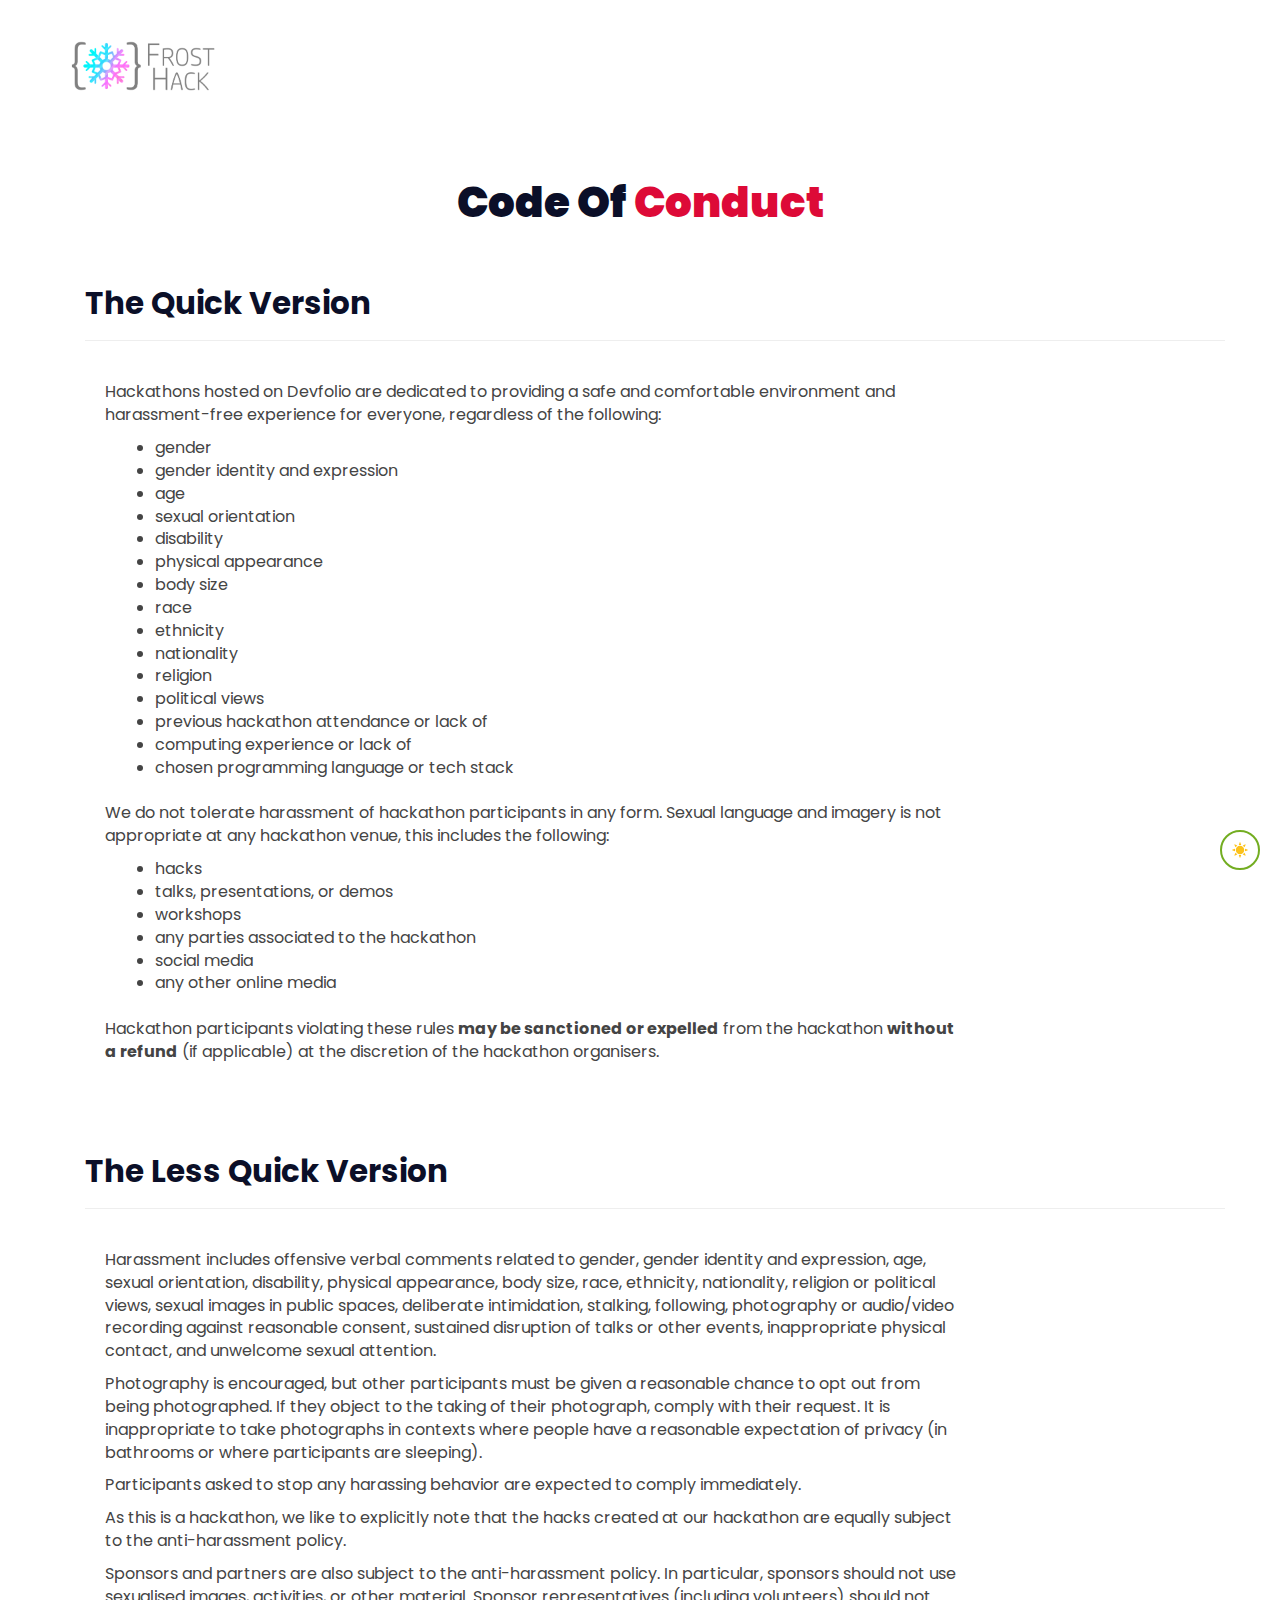
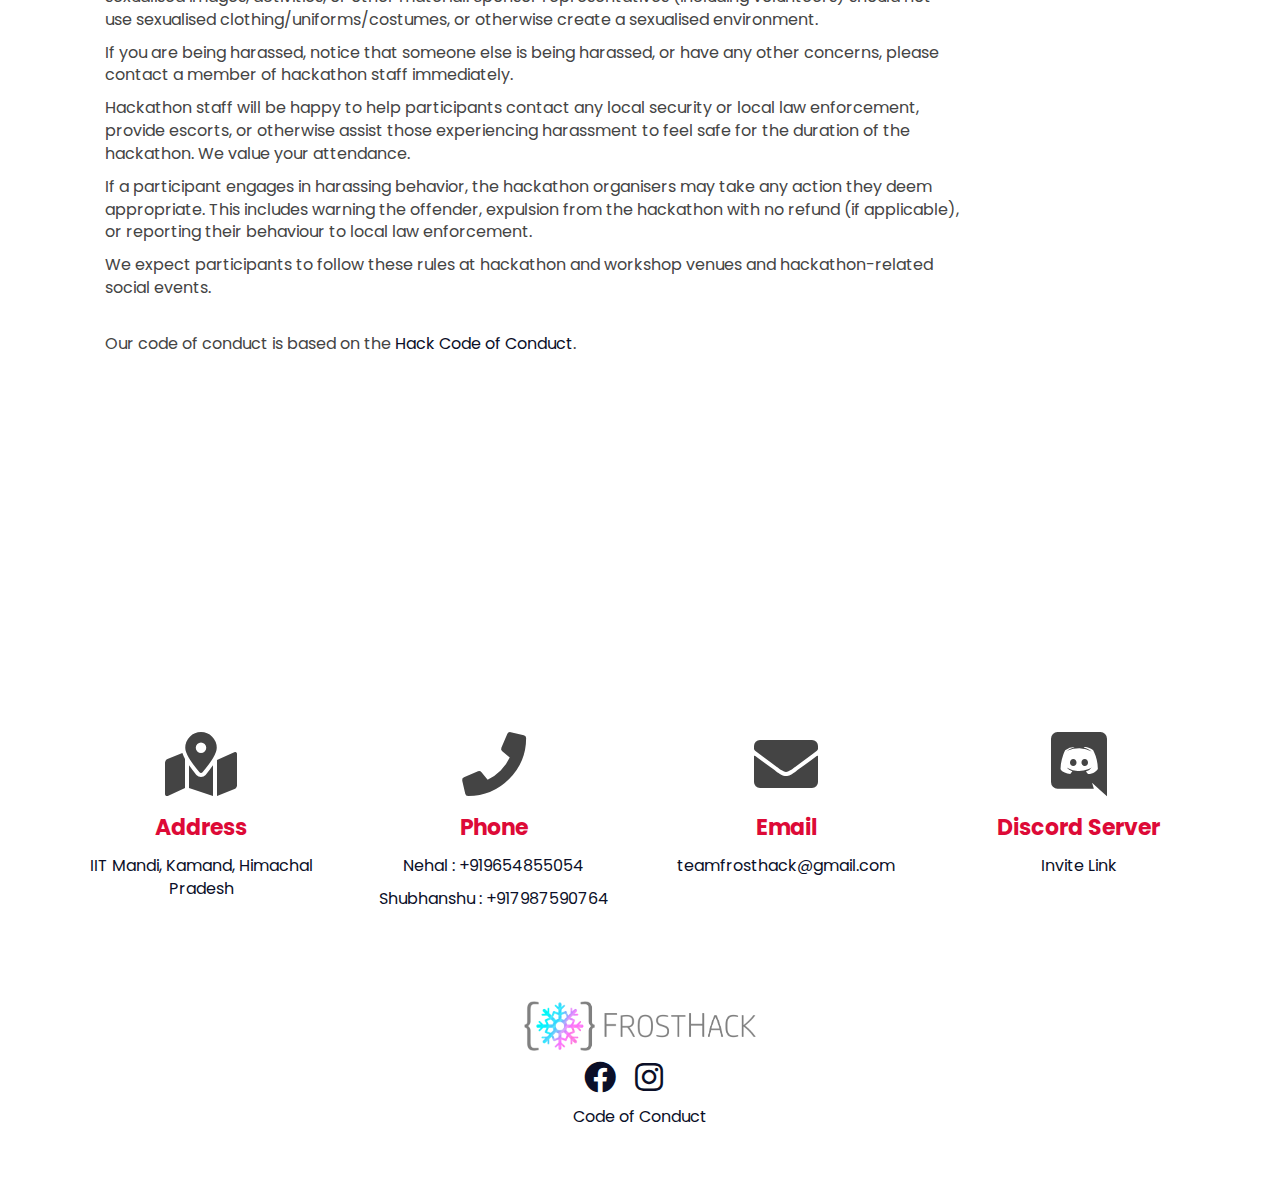
==== code.html @ de0de2f6 "Updated ccontact us in all pages" ====
<!DOCTYPE html>
<html lang="en">

<head>
	<meta name="keywords" content="tech,event,hack,hackathon,2020,frosthack,iit,mandi,fest,latest,trending">
	<meta charset="utf-8">
	<meta http-equiv="X-UA-Compatible" content="IE=edge">
	<meta name="viewport" content="width=device-width, initial-scale=1">
	<!-- The above 3 meta tags *must* come first in the head; any other head content must come *after* these tags -->

	<title>FrostHack | IIT Mandi</title>


	<!-- favicon -->
	<link rel="icon" href="./img/logos/favi.png" type="image/x-icon" />
	<link rel="shortcut icon" href="./img/logos/favi.png" type="image/x-icon" />

	<!-- Google font -->
	<link href="https://fonts.googleapis.com/css?family=Poppins:400,700,900" rel="stylesheet">

	<!-- Bootstrap -->
	<link type="text/css" rel="stylesheet" href="css/bootstrap.min.css" />

	<!-- Owl Carousel -->
	<link type="text/css" rel="stylesheet" href="css/owl.carousel.css" />
	<link type="text/css" rel="stylesheet" href="css/owl.theme.default.css" />

	<!-- Font Awesome Icon -->
	<link rel="stylesheet" href="fontAwesome/css/all.min.css">
	<!-- <link rel="stylesheet" href="css/font-awesome.min.css"> -->

	<!-- Custom stlylesheet -->
	<link type="text/css" rel="stylesheet" href="css/style.css" />
	<link rel="stylesheet" href="css/index.css">
	<style>
		.conduct-container {
			padding-top: 20px;
			margin-left: 20px;
			width: 75%;
		}

		.conduct-container ul {
			list-style-type: disc;
			padding-left: 50px;
		}

		#codeconduct .col-lg-8 {
			margin-bottom: 80px;
		}

		@media only screen and (max-width: 767px) {
			.conduct-container {
				width: 100%;
			}
		}
	</style>
</head>

<body>

	<!-- Header -->
	<header id="header" class="transparent-navbar navTop">
		<!-- container -->
		<div class="container">
			<!-- navbar header -->
			<div class="navbar-header">
				<!-- Logo -->
				<div class="navbar-brand">
					<a class="logo" href="index.html">
						<img class="logo-img" src="./img/logos/wide-small.png" alt="logo">
						<img class="logo-alt-img" src="./img/logos/wide-small.png" alt="logo">
					</a>
				</div>
				<!-- /Logo -->
			</div>
			<!-- /navbar header -->

		</div>
		<!-- /container -->
	</header>
	<!-- /Header -->

	<!-- team -->
	<div id="codeconduct" class="section" style="margin-top: 10vh;">
		<!-- container -->
		<div class="container">
			<!-- row -->
			<div class="row">
				<!-- section title -->
				<div class="section-title">
					<h3 class="title"><span>Code of</span> <span style="color: #dd0a37;">Conduct</span></h3>
				</div>
				<!-- /section title -->

				<!-- code of conduct -->
				<div class="col-lg-8">
					<div class="container">
						<h2>The Quick Version</h2>
						<hr>
						<div class="conduct-container">
							<p>
								Hackathons hosted on Devfolio are
								dedicated to providing a safe and comfortable environment and harassment-free
								experience
								for everyone, regardless of the following:
							</p>
							<ul>
								<li>gender</li>
								<li>gender identity and expression</li>
								<li>age</li>
								<li>sexual orientation</li>
								<li>disability</li>
								<li>physical appearance</li>
								<li>body size</li>
								<li>race</li>
								<li>ethnicity</li>
								<li>nationality</li>
								<li>religion</li>
								<li>political views</li>
								<li>previous hackathon attendance or lack of</li>
								<li>computing experience or lack of</li>
								<li>chosen programming language or tech stack</li>
							</ul>
							<br>
							<p>
								We do not tolerate harassment of hackathon
								participants in any form. Sexual language and imagery is not appropriate at any
								hackathon venue, this includes the following:
							</p>
							<ul>
								<li>hacks</li>
								<li>talks, presentations, or demos</li>
								<li>workshops</li>
								<li>any parties associated to the hackathon</li>
								<li>social media</li>
								<li>any other online media</li>
							</ul>
							<br>
							<p>
								Hackathon participants violating these
								rules
								<strong>may be sanctioned or expelled</strong>
								from the hackathon
								<strong>without a refund</strong>
								(if applicable) at the discretion of the hackathon organisers.
							</p>
						</div>
					</div>
				</div>
				<!-- /code of conduct -->


				<!-- code of conduct -->
				<div class="col-lg-8">
					<div class="container">
						<h2>The Less Quick Version</h2>
						<hr>
						<div class="conduct-container">
							<p>
								Harassment includes offensive verbal
								comments related to gender, gender identity and expression, age, sexual orientation,
								disability, physical appearance, body size, race, ethnicity, nationality, religion
								or political views, sexual images in public spaces, deliberate intimidation,
								stalking, following, photography or audio/video recording against reasonable
								consent, sustained disruption of talks or other events, inappropriate physical
								contact, and unwelcome sexual attention.
							</p>
							<p>
								Photography is encouraged, but other
								participants must be given a reasonable chance to opt out from being photographed.
								If they object to the taking of their photograph, comply with their request. It is
								inappropriate to take photographs in contexts where people have a reasonable
								expectation of privacy (in bathrooms or where participants are sleeping).
							</p>
							<p>
								Participants asked to stop any
								harassing behavior are expected to comply immediately.
							</p>
							<p>
								As this is a hackathon, we like to
								explicitly note that the hacks created at our hackathon are equally subject to the
								anti-harassment policy.
							</p>
							<p>
								Sponsors and partners are also subject
								to the anti-harassment policy. In particular, sponsors should not use sexualised
								images, activities, or other material. Sponsor representatives (including
								volunteers) should not use sexualised clothing/uniforms/costumes, or otherwise
								create a sexualised environment.
							</p>
							<p>
								If you are being harassed, notice that
								someone else is being harassed, or have any other concerns, please contact a member
								of hackathon staff immediately.
							</p>
							<p>
								Hackathon staff will be happy to help
								participants contact any local security or local law enforcement, provide escorts,
								or otherwise assist those experiencing harassment to feel safe for the duration of
								the hackathon. We value your attendance.
							</p>
							<p>
								If a participant engages in harassing
								behavior, the hackathon organisers may take any action they deem appropriate. This
								includes warning the offender, expulsion from the hackathon with no refund (if
								applicable), or reporting their behaviour to local law enforcement.
							</p>
							<p>
								We expect participants to follow these
								rules at hackathon and workshop venues and hackathon-related social events.</p><br>
							<p>
								Our code of conduct is based on the
								<a href="https://hackcodeofconduct.org/" target="_blank" rel="noopener noreferrer">Hack
									Code of Conduct</a>.
							</p>
						</div>
					</div>
				</div>
				<!-- /code of conduct -->

			</div>
			<!-- /row -->
		</div>
		<!-- /container -->
	</div>
	<!-- /team -->

	<!-- Contact -->
	<div id="contact" class="section">
		<!-- container -->
		<div class="container">
			<!-- row -->
			<div class="row">
				<!-- section title -->
				<div class="section-title">
					<h3 class="title"><span>Contact</span> <span style="color: #dd0a37;">Us</span></h3>
				</div>
				<!-- /section title -->

				<!-- contact -->
				<div class="col-sm-3">
					<div class="contact">
						<i class="fas fa-map-marked-alt fa-4x"></i>
						<h3 class="mt-3">Address</h3>
						<a class="changecolor" href="https://goo.gl/maps/6kq6iLFDopCikWVH7">
							IIT Mandi,
							Kamand,
							Himachal Pradesh
						</a>
					</div>
				</div>
				<!-- /contact -->

				<!-- contact -->
				<div class="col-sm-3">
					<div class="contact">
						<i class="fas fa-phone fa-4x"></i>
						<h3 class="mt-3">Phone</h3>
						<p><a href="tel:+919654855054" class="changecolor">Nehal : +919654855054</a></p>
						<p><a href="tel:+917987590764" class="changecolor">Shubhanshu : +917987590764</a></p>
					</div>
				</div>
				<!-- /contact -->

				<!-- contact -->
				<div class="col-sm-3">
					<div class="contact">
						<i class="fas fa-envelope fa-4x"></i>
						<h3 class="mt-3">Email</h3>
						<a href="mailto:teamfrosthack@gmail.com" class="changecolor">teamfrosthack@gmail.com</a>
					</div>
				</div>
				<div class="col-sm-3">
					<div class="contact">
						<i class="fab fa-discord fa-4x"></i>
						<h3 class="mt-3">Discord Server</h3>
						<a href="https://discord.com/invite/YsV3MJ7ke2" class="changecolor">Invite Link</a>
					</div>
				</div>
				<img id="theme-toggle" src="img/sun.svg" onclick="themechange()">

				
				<!-- /contact -->

				<!-- contact -->
				<!-- <div class="col-sm-3">
					<div class="contact">
						<img src="img/zulip.svg" alt="zulipchat">
						<h3 class="mt-3">Zulip</h3>
						<a href="https://frosthack.zulipchat.com/">frosthack.zulipchat.com</a>
					</div>
				</div> -->
				<!-- /contact -->

			</div>
			<!-- /row -->
		</div>
		<!-- /container -->
	</div>
	<!-- /Contact -->

	<!-- Footer -->
	<footer id="footer">
		<!-- container -->
		<div class="container">
			<!-- row -->
			<div class="row">

				<!-- footer logo -->
				<div class="col-md-4 col-md-push-4">
					<div class="footer-brand">
						<a class="logo" href="#home">
							<img class="logo-img" src="./img/logos/wide.png" alt="logo">
						</a>
					</div>
					<div class="contact-social">
						<a target="_blank" href="https://www.facebook.com/frosthackiitmandi/"><i
								class="fab fa-facebook fa-2x"></i></a>
						<a target="_blank" href="https://www.instagram.com/frosthack_iitmandi/"><i
								class="fab fa-instagram fa-2x"></i></a>
						<a target="_blank" href="https://frosthack.zulipchat.com/"> <img src="img/zulip.svg" alt="">
						</a>
					</div>
					<div class="centered-code">
						<a href="code.html">Code of Conduct</a>
					</div>
				</div>
				<!-- /footer logo -->

			</div>
			<!-- /row -->
		</div>
		<!-- /container -->
	</footer>
	<!-- /Footer -->

	<!-- jQuery Plugins -->
	<script src="js/jquery.min.js"></script>
	<script src="js/bootstrap.min.js"></script>
	<script src="js/jquery.waypoints.min.js"></script>
	<script src="js/owl.carousel.min.js"></script>
	<script src="js/jquery.stellar.min.js"></script>
	<script src="js/jquery.countTo.js"></script>
	<script src="js/main.js"></script>

</body>

</html>
---- css/style.css ----
/*
Template Name: Event HTML TEMPLATE
Author: yaminncco

Colors:
	Body 		  : #444
	Headers 	: #0b0f28
	Primary 	: #dd0a37
	Dark 		  : #000
	Grey 		  : #F9F9FA #DADADA

Fonts:

Table OF Contents
------------------------------------
GENERAL
LOGO
NAVIGATION
HOME
ABOUT
GALERY
SPEAKERS
EVENTS
SPONSORS
CONTACT
CTA
FOOTER
BLOG
RESPONSIVE
------------------------------------*/

/*=========================================================
	GENERAL
===========================================================*/

/*----------------------------*\
	typography
\*----------------------------*/

body {
  font-family: 'Poppins', sans-serif;
  font-size: 16px;
  color: #444;
}

h1, h2, h3, h4, h5, h6 {
  margin: 0px 0px 15px;
  color: #0b0f28;
  font-weight: 700;
}

h1 {
  font-size: 43px;
}

h2 {
  font-size: 31px;
}

h3 {
  font-size: 22px;
}

h4 {
  font-size: 16px;
}

.lead {
  font-size: 20px;
}

a {
  color: #0b0f28;
  -webkit-transition: 0.3s color;
  transition: 0.3s color;
}

a:hover, a:focus {
  text-decoration: none;
  outline: none;
  color: #dd0a37;
}

ul, ol {
  margin: 0;
  padding: 0;
  list-style: none
}

.main-btn {
  display: inline-block;
  padding: 14px 50px;
  background: #dd0a37;
  color: #FFF;
  text-transform: uppercase;
  border: none;
  border-radius: 2px;
  -webkit-transition: 0.3s all;
  transition: 0.3s all;
}

.main-btn:hover, .main-btn:focus {
  color: #FFF;
  opacity: 0.8;
}

.input {
  height: 40px;
  width: 100%;
  border: 2px solid #dadada;
  padding: 0px 15px;
  border-radius: 2px;
  -webkit-transition: 0.3s border;
  transition: 0.3s border;
}

textarea.input {
  height: 90px;
  padding: 15px;
}

.input:focus {
  border-color: #dd0a37;
}

/*----------------------------*\
	Section
\*----------------------------*/

.section {
  position: relative;
  padding: 90px 0px;
}

.section-bg {
  position: absolute;
  left: 0;
  top: 0;
  right: 0;
  bottom: 0;
  background-size: cover;
  z-index: -1;
}

.section-title {
  text-align: center;
  margin-bottom: 60px;
}

.section-title .title {
  position: relative;
  text-transform: capitalize;
  font-weight: 900;
  font-size: 42px;
  overflow: hidden;
}

.section-title .title>span {
  -webkit-transform: translateY(100%);
  -ms-transform: translateY(100%);
  transform: translateY(100%);
  display: inline-block;
  z-index: 10;
  -webkit-transition: 0.6s;
  transition: 0.6s;
}

.section-title .title>span.appear {
  -webkit-transform: translateY(0%);
  -ms-transform: translateY(0%);
  transform: translateY(0%);
}

/*=========================================================
	LOGO
===========================================================*/

.navbar-brand {
  padding: 0;
  margin: 15px 0px;
}

.navbar-brand .logo {
  display: inline-block;
}

.navbar-brand .logo>img {
  max-height: 50px;
}

@media only screen and (max-width: 767px) {
  .navbar-brand {
    margin: 15px 15px;
  }
}

/* #header.transparent-navbar:not(.fixed-navbar) .navbar-brand .logo .logo-img {
  display: none;
}

#header.fixed-navbar .navbar-brand .logo .logo-alt-img {
  display: none;
} */

#header:not(.transparent-navbar) .navbar-brand .logo .logo-alt-img {
  display: none;
}

/*=========================================================
	NAVIGATION
===========================================================*/

#header {
  position: relative;
  background-color: #FFF;
  z-index: 80;
  -webkit-transition: 0.3s all;
  transition: 0.3s all;
}

#header.transparent-navbar {
  position: absolute;
  left: 0;
  right: 0;
  top: 0;
  background-color: transparent;
}

/* #header.fixed-navbar {
  position: fixed !important;
  left: 0;
  right: 0;
  top: 0;
  background: #FFF;
  -webkit-box-shadow: 0px 0px 3px #0003;
  box-shadow: 0px 0px 3px #0003;
  border-bottom: none;
  -webkit-animation: slide-in 0.3s;
  animation: slide-in 0.3s;
} */

@-webkit-keyframes slide-in {
  from {
    -webkit-transform: translateY(-100%);
    transform: translateY(-100%);
  }
  to {
    -webkit-transform: translateY(0%);
    transform: translateY(0%);
  }
}

@keyframes slide-in {
  from {
    -webkit-transform: translateY(-100%);
    transform: translateY(-100%);
  }
  to {
    -webkit-transform: translateY(0%);
    transform: translateY(0%);
  }
}

.main-nav li a {
  position: relative;
  padding: 30px 15px;
  color: #0b0f28;
  text-transform: uppercase;
  -webkit-transition: 0.3s all;
  transition: 0.3s all;
}

#header.transparent-navbar .main-nav li a {
  color: #FFF;
}

/* #header.fixed-navbar .main-nav li a {
  color: #0b0f28;
} */

.main-nav li.active a:after {
  content: "";
  height: 3px;
  position: absolute;
  bottom: -3px;
  width: 100%;
  left: 0;
  background: #dd0a37;
}

.main-nav li a:hover, .main-nav li a:focus {
  background-color: transparent;
  color: #dd0a37;
}

#header.transparent-navbar .main-nav li a:hover {
  color: #dd0a37;
}

.navbar-toggle {
  display: none;
  height: 50px;
  width: 50px;
  text-align: center;
  line-height: 50px;
  margin: 15px;
  padding: 0;
  font-size: 32px;
  color: #0b0f28;
}

#header.transparent-navbar .navbar-toggle {
  color: #FFF;
}

/* #header.fixed-navbar .navbar-toggle {
  color: #0b0f28 !important;
} */

/* Mobile nav */

@media only screen and (max-width: 767px) {
  .main-nav {
    margin: 0px -15px;
    max-height: 0;
    overflow-y: scroll;
    background-color: #FFF;
    -webkit-transition: 0.3s all;
    transition: 0.3s all;
  }
  .main-nav.open {
    max-height: 500px;
  }
  .main-nav li.active a:after {
    display: none;
  }
  #header.transparent-navbar .main-nav li a {
    color: #0b0f28;
  }
  .main-nav li a:hover, .main-nav li a:focus, .main-nav li.active a {
    background-color: #dd0a37;
    color: #fff !important;
  }
  .navbar-toggle {
    display: block;
  }
}

/*=========================================================
	HOME
===========================================================*/

#home {
  height: 100vh;
  position: relative;
}

#home .home-wrapper {
  position: absolute;
  top: 50%;
  left: 0;
  right: 0;
  text-align: center;
  -webkit-transform: translateY(-50%);
  -ms-transform: translateY(-50%);
  transform: translateY(-50%);
}

.home-content h1 {
  text-transform: capitalize;
  font-weight: 900;
  color: #FFF;
}

.home-content h4 {
  color: #FFF;
}

#page-wrapper {
  background-color: #F9F9FA;
}

.page-wrapper-content {
  text-align: center;
}

/*=========================================================
	ABOUT
===========================================================*/

#numbers {
  margin-top: 60px;
}

.number {
  margin-bottom: 30px;
}

.number h3 {
  font-size: 42px;
  margin-bottom: 0px;
  color: #dd0a37;
}

.number p {
  text-transform: uppercase;
  color: #0b0f28;
}

.about-content {
  font-size: 2rem;
}

/*=========================================================
	GALERY
===========================================================*/

#galery-owl .owl-item .galery-item {
  opacity: 0.5;
  -webkit-transform: scale(0.9);
  -ms-transform: scale(0.9);
  transform: scale(0.9);
  -webkit-transform-origin: 100% 100%;
  -ms-transform-origin: 100% 100%;
  transform-origin: 100% 100%;
  -webkit-transition: 0.6s opacity, 0.6s -webkit-transform;
  transition: 0.6s opacity, 0.6s -webkit-transform;
  transition: 0.6s transform, 0.6s opacity;
  transition: 0.6s transform, 0.6s opacity, 0.6s -webkit-transform;
}

#galery-owl.owl-theme .owl-item.active+.owl-item .galery-item {
  -webkit-transform-origin: 0% 100%;
  -ms-transform-origin: 0% 100%;
  transform-origin: 0% 100%;
}

#galery-owl.owl-theme .owl-item.active .galery-item {
  opacity: 1;
  -webkit-transform: scale(1);
  -ms-transform: scale(1);
  transform: scale(1);
}

#galery-owl.owl-theme .owl-nav {
  margin-top: 0px;
}

#galery-owl.owl-theme .owl-nav [class*='owl-'] {
  position: absolute;
  top: 50%;
  -webkit-transform: translateY(-50%);
  -ms-transform: translateY(-50%);
  transform: translateY(-50%);
  background: transparent;
  color: #dd0a37;
  width: 90px;
  height: 90px;
  line-height: 90px;
  font-size: 40px;
  border-radius: 50%;
  padding: 0;
  margin: 0;
}

#galery-owl.owl-theme .owl-prev {
  left: 15px;
}

#galery-owl.owl-theme .owl-next {
  right: 15px;
}

/*=========================================================
	SPEAKERS
===========================================================*/

#speakers {
  background-color: #F9F9FA;
}

.speaker {
  position: relative;
  cursor: pointer;
  margin-bottom: 30px;
}

.speaker:after {
  content: "";
  position: absolute;
  left: 0;
  top: 0;
  bottom: 0;
  right: 0;
  background-color: #000;
  opacity: 0;
  -webkit-transition: 0.3s all;
  transition: 0.3s all;
}

.speaker:hover:after {
  opacity: 0.8;
}

.speaker .speaker-img>img {
  width: 100%
}

.speaker .speaker-body {
  position: absolute;
  bottom: 60px;
  left: 0;
  right: 0;
}

.speaker .speaker-content {
  position: relative;
  padding: 30px;
  background: #dd0a37;
  text-align: right;
  z-index: 20;
}

.speaker .speaker-content>h2 {
  color: #FFF;
}

.speaker .speaker-content>span {
  color: #fff;
}

.speaker .speaker-social {
  position: absolute;
  top: 0;
  right: 0;
  -webkit-transform: translateY(0%);
  -ms-transform: translateY(0%);
  transform: translateY(0%);
  z-index: 5;
  -webkit-transition: 0.3s all;
  transition: 0.3s all;
}

.speaker .speaker-social>a {
  display: inline-block;
  width: 40px;
  height: 40px;
  line-height: 40px;
  text-align: center;
  color: #FFF;
  background: #dd0a37;
  z-index: 15;
  -webkit-transition: 0.3s opacity;
  transition: 0.3s opacity;
}

.speaker .speaker-social a+a {
  margin-left: -4px;
  border-left: 1px solid #f8f8ff33;
}

.speaker .speaker-social a:hover {
  opacity: 0.8;
}

.speaker:hover .speaker-social {
  -webkit-transform: translateY(-100%);
  -ms-transform: translateY(-100%);
  transform: translateY(-100%);
}

/*----------------------------*\
	Speaker Modal
\*----------------------------*/

.speaker-modal .modal-dialog {
  width: 100%;
  max-width: 970px;
  margin-top: 60px;
  margin-bottom: 60px;
}

.speaker-modal .modal-content {
  border: none;
  border-radius: 2px;
  -webkit-box-shadow: none !important;
  box-shadow: none !important;
}

.speaker-modal .speaker-modal-close {
  position: absolute;
  right: -15px;
  top: -15px;
  width: 60px;
  height: 60px;
  line-height: 60px;
  text-align: center;
  background-color: #dd0a37 !important;
  border-radius: 50%;
  padding: 0;
  color: #FFF;
  border: none;
  font-size: 24px;
  z-index: 50;
}

.speaker-modal .speaker-modal-close:after {
  content: "\f00d";
  font-family: FontAwesome;
}

.speaker-modal .modal-body {
  padding: 30px;
}

.speaker-modal .speaker-modal-img>img {
  width: 100%;
}

.speaker-modal .speaker-modal-content .speaker-name {
  display: inline-block;
  margin-right: 15px;
}

.speaker-modal .speaker-modal-content .speaker-job {
  color: #dd0a37;
}

.speaker-modal .speaker-modal-content .speaker-social {
  margin-top: 30px;
  margin-bottom: 30px;
}

.speaker-modal .speaker-modal-content .speaker-social>a {
  display: inline-block;
  width: 30px;
  height: 30px;
  line-height: 30px;
  text-align: center;
  font-size: 14px;
  border-radius: 50%;
  background: #dd0a37;
  color: #fff;
  margin-right: 5px;
  -webkit-transition: 0.3s opacity;
  transition: 0.3s opacity;
}

.speaker-modal .speaker-modal-content .speaker-social>a:hover {
  opacity: 0.8;
}

.speaker-modal .speaker-modal-content .speaker-website {
  margin-top: 30px;
}

.speaker-modal .speaker-modal-content .speaker-events .speaker-event+.speaker-event {
  margin-top: 30px;
}

.speaker-modal .speaker-modal-content .speaker-events .speaker-event>span {
  display: block;
  margin-bottom: 10px;
  font-size: 12px;
}

.speaker-modal .speaker-modal-content .speaker-events .speaker-event>span strong {
  color: #dd0a37;
}

/*=========================================================
	EVENTS
===========================================================*/

.event {
  position: relative;
}

.event+.event {
  margin-top: 60px;
}

.event:after {
  content: "";
  position: absolute;
  left: 60px;
  top: 0px;
  bottom: 0px;
  width: 4px;
  background-color: #dd0a37;
}

.event:last-child:after {
  height: 60px;
}

.event+.event:before {
  content: "";
  position: absolute;
  left: 60px;
  height: 60px;
  top: -60px;
  width: 4px;
  background-color: #dd0a37;
}

.event .event-day {
  position: absolute;
  left: 0;
  top: 0;
  width: 120px;
  height: 120px;
  border-radius: 50%;
  background: #dd0a37;
  z-index: 10;
}

.event .event-hour {
  position: absolute;
  left: 62px;
  top: 60px;
  width: 30px;
  height: 30px;
  border-radius: 50%;
  background: #dd0a37;
  z-index: 10;
  -webkit-transform: translateX(-50%);
  -ms-transform: translateX(-50%);
  transform: translateX(-50%);
}

.event .event-day>div {
  position: absolute;
  top: 50%;
  left: 0;
  right: 0;
  text-align: center;
  -webkit-transform: translateY(-50%);
  -ms-transform: translateY(-50%);
  transform: translateY(-50%);
}

.event .event-day .day {
  display: block;
  color: #FFF;
  text-transform: uppercase;
  font-weight: 700;
  font-size: 40px;
  line-height: 40px;
}

.event .event-day .year {
  color: #FFF;
  text-transform: uppercase;
  font-size: 12px;
}

.event .event-content {
  padding-left: 160px;
  min-height: 120px;
}

.event .event-time {
  font-size: 14px;
}

.event .event-time i {
  color: #dd0a37;
}

.event .event-content a {
  color: #dd0a37;
}

.download-btn {
  margin-top: 60px;
  text-align: center;
}

/*=========================================================
	SPONSORS
===========================================================*/

.sponsor {
  display: block;
  margin: 30px;
}

.sponsor > img {
  width: 100%;
}

/*=========================================================
	CONTACT
===========================================================*/

#contact.section {
  padding-bottom: 0px;
}

.contact {
  text-align: center;
  margin-bottom: 30px;
}

.contact h3 {
  color: #dd0a37;
}

#map {
  height: 380px;
  margin-top: 60px;
}

/*=========================================================
	CTA
===========================================================*/

.cta-content h2 {
  font-size: 42px;
  color: #FFF;
  text-transform: capitalize;
}

.cta-content p {
  color: #fff;
}

.cta-content .video-play {
  display: inline-block;
  height: 120px;
  width: 120px;
  margin: 0px auto 60px;
  background: #FFF;
  border-radius: 50%;
  text-align: center;
  line-height: 120px;
  font-size: 42px;
  color: #dd0a37;
  cursor: pointer;
}

/*=========================================================
	FOOTER
===========================================================*/

#footer {
  padding: 60px 0px;
}

.footer-brand {
  text-align: center;
}

.footer-brand .logo>img {
  max-height: 50px;
}

.copyright {
  height: 50px;
  line-height: 50px;
}

.contact-social {
  text-align: center;
  margin: 10px 0px;
}

.contact-social a {
  margin-right: 15px;
  -webkit-transition: 0.3s all;
  transition: 0.3s all;
}

.contact-social a:hover {
  opacity: 0.8;
}

/*=========================================================
	BLOG
===========================================================*/

.blog {
  position: relative;
}

.blog+.blog {
  margin-top: 60px;
}

.blog:last-child {
  margin-bottom: 60px;
}

.blog .blog-img {
  margin-bottom: 30px;
}

.blog .blog-img>img {
  width: 100%;
}

.blog .blog-meta {
  margin-bottom: 30px;
  font-size: 12px;
  text-transform: uppercase;
}

.blog .blog-meta .blog-day {
  display: inline-block;
  margin-right: 15px;
}

.blog .blog-meta .blog-tags {
  display: inline-block;
  text-transform: uppercase;
}

.blog .blog-meta .blog-tags li {
  display: inline-block;
  margin-right: 5px;
}

.blog .blog-meta .blog-tags li:first-child {
  font-weight: 700;
  color: #0b0f28;
}

.blog .blog-content .read-more {
  display: inline-block;
  padding: 7px 14px;
  background: #dd0a37;
  color: #FFF;
  text-transform: uppercase;
  border-radius: 2px;
  margin-top: 15px;
  -webkit-transition: 0.3s all;
  transition: 0.3s all;
}

.blog .blog-content .read-more:hover, .blog .blog-content .read-more:focus {
  opacity: 0.8;
  color: #fff;
}

.blog .blog-share {
  margin: 30px 0px 60px;
}

.blog .blog-share li {
  display: inline-block;
  margin-right: 5px;
}

.blog .blog-share li:first-child {
  line-height: 30px;
  font-weight: 700;
  color: #0b0f28;
}

.blog .blog-share li a {
  display: inline-block;
  width: 30px;
  height: 30px;
  background-color: #dd0a37;
  color: #FFF;
  border-radius: 50%;
  line-height: 30px;
  text-align: center;
  -webkit-transition: 0.3s opacity;
  transition: 0.3s opacity;
}

.blog-share li a:hover {
  opacity: 0.8;
}

.blog .blog-comments .media {
  margin-top: 30px;
}

.blog .blog-comments .media .media-left {
  padding-right: 30px;
}

.blog .blog-comments .media .media-left .media-object {
  width: 90px;
  border-radius: 50%;
}

.blog .blog-comments .media .media-heading {
  margin-bottom: 30px;
}

.blog .blog-comments .media .media-heading h4 {
  margin-bottom: 10px;
}

.blog .blog-comments .media .media-heading .date {
  font-size: 12px;
}

.blog .blog-comments .media .media-heading .reply-btn {
  margin-left: 10px;
  color: #dd0a37;
}

.blog .blog-reply {
  margin-top: 60px;
}

.blog .blog-reply form {
  margin-top: 30px;
}

.blog .blog-reply form .form-group {
  margin-bottom: 30px;
}

/*=========================================================
	RESPONSIVE
===========================================================*/

@media only screen and (max-width: 991px) {
  .contact-social {
    text-align: center;
    margin: 30px 0px;
  }
  .copyright {
    display: block;
    text-align: center;
  }
}

@media only screen and (max-width: 767px) {
  .home-content h1 {
    font-size: 31px;
  }
  .page-wrapper-content h1 {
    font-size: 31px;
  }
  .event .event-day {
    width: 90px;
    height: 90px;
  }
  .event .event-content {
    padding-left: 115px;
  }
  .event .event-day .day {
    font-size: 31px;
    line-height: 31px;
  }
  .event .event-hour {
    left: 47px;
  }
  .event:after {
    left: 45px;
  }
  .event+.event:before {
    left: 45px;
  }
}

@media only screen and (max-width: 480px) {
  [class*='col-xs'] {
    width: 100%;
  }
}
---- css/index.css ----
.hero.section-bg {
	background-image: url(../img/night-mt.jpeg);
}

.redIco {
	color: #dd0a37;
}
body {
	-webkit-transition: all 1s ease-in-out;
	-moz-transition: all 1s ease-in-out;
	-o-transition: all 1s ease-in-out;
	-ms-transition: all 1s ease-in-out;
	transition: all 1s ease-in-out;
}
.mt-3 {
	margin-top: 20px;
}
#gradLogo::before {
	display: inline-block;
    font-style: normal;
    font-variant: normal;
    text-rendering: auto;
	-webkit-font-smoothing: antialiased;
	font-family: "Font Awesome 5 Free"; 
	font-weight: 900;
	font-size: 3.8rem;
	content: "FR\f2dcSTHACK";
	background: -webkit-linear-gradient(left, #35aeff, #ff2ed2);
	-webkit-background-clip: text;
	background-clip: text;
	-webkit-text-fill-color: transparent;
}

.navNotTop .navbar-brand .logo .logo-img {
  display: none;
}

.navTop .navbar-brand .logo .logo-alt-img {
  display: none;
}

/* .navTop {

}

.navNotTop {

} */

.navTop {
	padding-top : 2%;
}

.navNotTop {
  position: fixed !important;
  left: 0;
  right: 0;
  top: 0;
  background-color: #ffffff !important;
  -webkit-box-shadow: 0px 0px 3px #0003;
  box-shadow: 0px 0px 3px #0003;
  border-bottom: none;
  padding-top: 1%;
  transition: all 0.6s;
}

#header.navNotTop .main-nav li a {
  color: #0b0f28;
}

#header.navNotTop .navbar-toggle {
  color: #0b0f28 !important;
}

#home > div.home-wrapper h4  i {
	padding-left: 20px;
}

#home div.home-wrapper .home-content img {
	width: 70%;
}

.navTop ul.main-nav {
	font-size: 1.5rem;
	letter-spacing: 0.2rem;
	font-weight: 600;
}

.navNotTop {
	font-size: 1.5rem;
	letter-spacing: 0.2rem;
	font-weight: 600;
}

.timelineNotTop {
  color: black !important;
}

#footer .contact-social a {
	height: 3em;
}

#footer .contact-social img {
	height: 2em;
	margin-bottom: 15px;
}

.contact img {
	height: 4em;
}

#code_of_conduct:hover {
  color: #dd0a37 !important;
}

.track {
	display: flex;
	flex-direction: column;
	align-items: center;
	text-align: center;
	margin-top: 2em;
}

.track img {
	height: 10em;
}

.tracks .col-sm-4 {
	margin-bottom: 30px;
	margin-top: 30px;
}

.centered-code {
	text-align: center;
}

.sponbox {
	margin-top: 100px;
}

.sponRow {
	display: flex;
	justify-content: center;
}

.sponFlex {
	display: flex;
	flex-direction: column;
	align-items: center;
}
.sponFlex .sponsor {
	margin: 40px;
}


/* devfolio */
#devfolio-apply-now {
    -ms-flex-align: center;
    -webkit-box-align: center;
    align-items: center;
    background-color: #3770FF;
    border-radius: 3px;
    border: none;
    color: #FFFFFF;
    cursor: pointer;
    display: -ms-flexbox;
    display: -webkit-box;
    display: flex;
    font-family: -apple-system, BlinkMacSystemFont, 'Segoe UI', Helvetica, Arial, sans-serif, 'Apple Color Emoji', 'Segoe UI Emoji', 'Segoe UI Symbol';
    font-size: 18px;
    font-weight: 600;
    padding: 12px 20px;
    text-align: center;
    text-transform: lowercase;
}

#devfolio-apply-now:not([disabled]) {
    cursor: pointer;
}

#devfolio-apply-now:hover {
    background-color: #2954BF !important;
}
.cta-button-hero {
	font-family: Arial, Helvetica, sans-serif;
	background-color: #3770FF;
	font-size: 1.2rem;
	padding: 0.3rem 2rem;
	height: 44px;
	width: 212px;
	color: #fff;
	display: flex;
	justify-content: center;
	align-items: center;
	border-radius: 5px;
	text-decoration: none;
	transition: all 0.3s; 
	text-align: center;
	display: block;
	font-size: 1.8rem; 
	margin-left: auto;
	margin-right: auto;
}
.cta-button-hero img {
	height: 110% !important; }
.cta-button-hero:hover {
	transform: scale(1.03);
	box-shadow: 0px 0px 1rem var(--color-textShadow-2); 
}
.center-content {
	margin-left: auto;
	margin-right: auto;
}

.gradient-border {
	padding: 5px;
	/* background: linear-gradient(to right, #f56aa7, #3ad8f6); */
	background: deepskyblue;
	border-radius: 8px;
}

.gradient-border > .track {
	background-color: white;
	border-radius: inherit;
	height: 250px;
}

.gradient-border .mt-3 {
	padding-bottom: 10px;
	padding-top: 10px;
	font-size: 14px;
	font-weight: 500;
}

.streak-prize {
	/* background: rgb(240,106,167);
	background: linear-gradient(90deg, 
			rgba(240,106,167,0.8687850140056023) 0%, 
			rgba(255,255,255,0) 48%, 
			rgba(255,255,255,1) 52%, 
			rgba(0,212,255,0.8827906162464986) 100%); */
	color: white;
	background: deepskyblue;
	width: 100%;
}

.track .img {
	height: 10em;
	display: flex;
	justify-content: center;
	align-items: center;
}

.track .img img {
	width: 90%;
	height: auto;
}

.img-adjust {
	max-height: 10em;
	max-width: 100%;
	width: auto !important;
}

@media only screen and (max-width : 1023px) and (min-width : 425px) {
	.extra-wide-adjust {
		height: 80% !important;
		width: auto !important;
	}
}

#about .track {
	margin-top: 0em;
}

.spon-platinum{
	display: flex;
	flex-wrap: wrap;
	justify-content: space-evenly;
}
.spon-diamond{
	margin-bottom: 30px;
	display: flex;
	flex-wrap: wrap;
	justify-content: space-evenly;
	
}
/*----------Prizes Cards-------*/
#cards_landscape_wrap-2{
	text-align: center;
	background: #F7F7F7;
	
  }
  #cards_landscape_wrap-2 .container{
	padding-top: 80px; 
	padding-bottom: 100px;
	
  }
  #cards_landscape_wrap-2 a{
	text-decoration: none;
	outline: none;
  }
  #cards_landscape_wrap-2 .card-flyer {
	border-radius: 5px;
	  border: 2px solid #ffffff;
  }
  #cash-prize-r1
  {
	padding-left: 40px;
	padding-right: 40px;
	height: 65vh;
  }
  

  #cards_landscape_wrap-2 .card-flyer .image-box{
	background: #ffffff;
	overflow: hidden;
	box-shadow: 0px 2px 15px rgba(0, 0, 0, 0.50);
	border-radius: 5px;
	border: 5px;
	
  }
  #cards_landscape_wrap-2 .card-flyer .image-box img{
	-webkit-transition:all .9s ease; 
	-moz-transition:all .9s ease; 
	-o-transition:all .9s ease;
	-ms-transition:all .9s ease; 
	width: 80%;
	height: 200px;
  }
  
  #cards_landscape_wrap-2 .card-flyer:hover .image-box img{
	opacity: 0.7;
	-webkit-transform:scale(1.15);
	-moz-transform:scale(1.15);
	-ms-transform:scale(1.15);
	-o-transform:scale(1.15);
	transform:scale(1.15);
  }
  #cards_landscape_wrap-2 .card-flyer .image-box-noncash{
	background: #ffffff;
	overflow: hidden;
	box-shadow: 0px 2px 15px rgba(0, 0, 0, 0.50);
	border-radius: 5px;
	border: 5px;
	padding: 20px;
	
  }
  #cards_landscape_wrap-2 .card-flyer .image-box-noncash img{
	-webkit-transition:all .9s ease; 
	-moz-transition:all .9s ease; 
	-o-transition:all .9s ease;
	-ms-transition:all .9s ease; 
	width: 80%;
	height: 80px;
  }
  #cards_landscape_wrap-2 .card-flyer:hover .image-box-noncash img{
	opacity: 0.7;
	-webkit-transform:scale(1.15);
	-moz-transform:scale(1.15);
	-ms-transform:scale(1.15);
	-o-transform:scale(1.15);
	transform:scale(1.15);
  }
  #cards_landscape_wrap-2 .card-flyer .text-box{
	text-align: center;
  }
  #cards_landscape_wrap-2 .card-flyer .text-box .text-container{
	padding: 20px 10px;
	
  }
  #cards_landscape_wrap-2 .card-flyer{
	
	margin-top: 50px;
	-webkit-transition: all 0.2s ease-in;
	-moz-transition: all 0.2s ease-in;
	-ms-transition: all 0.2s ease-in;
	-o-transition: all 0.2s ease-in;
	transition: all 0.2s ease-in;
	box-shadow: 0px 3px 4px rgba(0, 0, 0, 0.40);
  }
  #cards_landscape_wrap-2 .card-flyer:hover{
	background: deepskyblue;
	box-shadow: 0px 15px 26px rgba(0, 0, 0, 0.50);
	-webkit-transition: all 0.2s ease-in;
	-moz-transition: all 0.2s ease-in;
	-ms-transition: all 0.2s ease-in;
	-o-transition: all 0.2s ease-in;
	transition: all 0.2s ease-in;
	margin-top: 50px;
	
  }
  #cards_landscape_wrap-2 .card-flyer .text-box p{
	margin-top: 5px;
	margin-bottom: 0px;
	padding-bottom: 0px; 
	font-size: 20px;
	letter-spacing: 1px;
	color: #000000;
  }
  #cards_landscape_wrap-2 .card-flyer .text-box h5{
	margin-top: 0px;
	margin-bottom: 0px; 
	font-size: 40px;
	font-weight: bold;
	text-transform: uppercase;
	font-family: 'Roboto Black', sans-serif;
	letter-spacing: 1px;
	color: rgb(0, 0, 0);
  }
#hackon {
	height:100px;
	width:350px;
	background-color: #02013d;
	padding: 10px;
	margin: 0px;
}
#theme-toggle {
	position: fixed;
	bottom: 30px;
	right: 20px;
	height: 40px;
	width: 40px;
	border-radius: 50px;
	background-color: white;
	padding:10px;
	border: 2px solid #73AD21;
}
.track:hover {
	transform: scale(1.05);
	box-shadow: 0px 0px 1rem var(--color-textShadow-2);
}
.sponsor{
	background-color: white;
	padding: 7px;
	margin-bottom: 20px;
	border-radius: 10px;
	border: 2px solid #ffffff;
}
#frosthacklogo {
	margin-top: 100px;
}
.container-theme {
	height: 300px;
	width: 1150px;
	left: calc(50% - 300px);
	display: flex;
}

.card {
	display: flex;
	height: 150px;
	width: 200px;
	background-color: #17141d;
	border-radius: 10px;
	box-shadow: -1rem 0 3rem #000;
	/*   margin-left: -50px; */
	transition: 0.4s ease-out;
	position: relative;
	left: 0px;
}

.card:not(:first-child) {
	margin-left: -50px;
}

.card:hover {
	transform: translateY(-20px);
	transition: 0.4s ease-out;
}

.card:hover ~ .card {
	position: relative;
	left: 50px;
	transition: 0.4s ease-out;
}

.title-theme {
	color: white;
	font-weight: 300;
	position: absolute;
	left: 20px;
	top: 15px;
}

.bar {
	position: absolute;
	top: 100px;
	left: 20px;
	height: 5px;
	width: 150px;
}

.emptybar {
	background-color: #2e3033;
	width: 100%;
	height: 100%;
}

.filledbar {
	position: absolute;
	top: 0px;
	z-index: 3;
	width: 0px;
	height: 100%;
	background: rgb(0,154,217);
	background: linear-gradient(90deg, rgba(0,154,217,1) 0%, rgba(217,147,0,1) 65%, rgba(255,186,0,1) 100%);
	transition: 0.6s ease-out;
}

.card:hover .filledbar {
	width: 120px;
	transition: 0.4s ease-out;
}

.circle {
	position: absolute;
	top: 150px;
	left: calc(50% - 60px);
}

.stroke {
	stroke: white;
	stroke-dasharray: 360;
	stroke-dashoffset: 360;
	transition: 0.6s ease-out;
}
#theme_details:hover {
	transform: scale(1.05);

}
.card:hover .stroke {
	stroke-dashoffset: 100;
	transition: 0.6s ease-out;
}
@media only screen and (max-width: 768px) {
	.container-theme {
		display: none;
	}
}



.hero-section{
	align-items: flex-start;
	display: flex;
	min-height: 100%;
	justify-content: center;
	padding: var(--spacing-xxl) var(--spacing-l);
	font-family: 'Montserrat', sans-serif;
	font-size: 14px;
	--spacing-s: 8px;
	--spacing-m: 16px;
	--spacing-l: 24px;
	--spacing-xl: 32px;
	--spacing-xxl: 64px;
}

.card-grid{
	display: grid;
	grid-template-columns: repeat(1, 1fr);
	grid-column-gap: var(--spacing-l);
	grid-row-gap: var(--spacing-l);
	max-width: var(--width-container);
	width: 100%;
}

@media(min-width: 540px){
	.card-grid{
		grid-template-columns: repeat(2, 1fr);
	}
}

@media(min-width: 960px){
	.card-grid{
		grid-template-columns: repeat(4, 1fr);
	}
}

.winners_card{
	list-style: none;
	position: relative;
}

.winners_card:before{
	content: '';
	display: block;
	padding-bottom: 150%;
	width: 100%;
}

.card__background{
	background-size: cover;
	background-position: center;
	border-radius: var(--spacing-l);
	bottom: 0;
	filter: brightness(0.75) saturate(1.2) contrast(0.85);
	left: 0;
	position: absolute;
	right: 0;
	top: 0;
	transform-origin: center;
	transform: scale(1) translateZ(0);
	transition:
			filter 200ms linear,
			transform 200ms linear;
}

.winners_card:hover .card__background{
	transform: scale(1.05) translateZ(0);
}

.card-grid:hover > .winners_card:not(:hover) .card__background{
	filter: brightness(0.5) saturate(0) contrast(1.2) blur(20px);
}

.card__content{
	left: 0;
	padding: var(--spacing-l);
	position: absolute;
	top: 0;
}

.card__category{
	color: white;
	font-size: 2rem;
	margin-bottom: var(--spacing-s);
	text-transform: uppercase;
}

.card__heading{
	color: white;
	font-size: 1.5rem;
	text-shadow: 2px 2px 20px rgba(0,0,0,0.2);
	line-height: 1.4;
	word-spacing: 100vw;
}
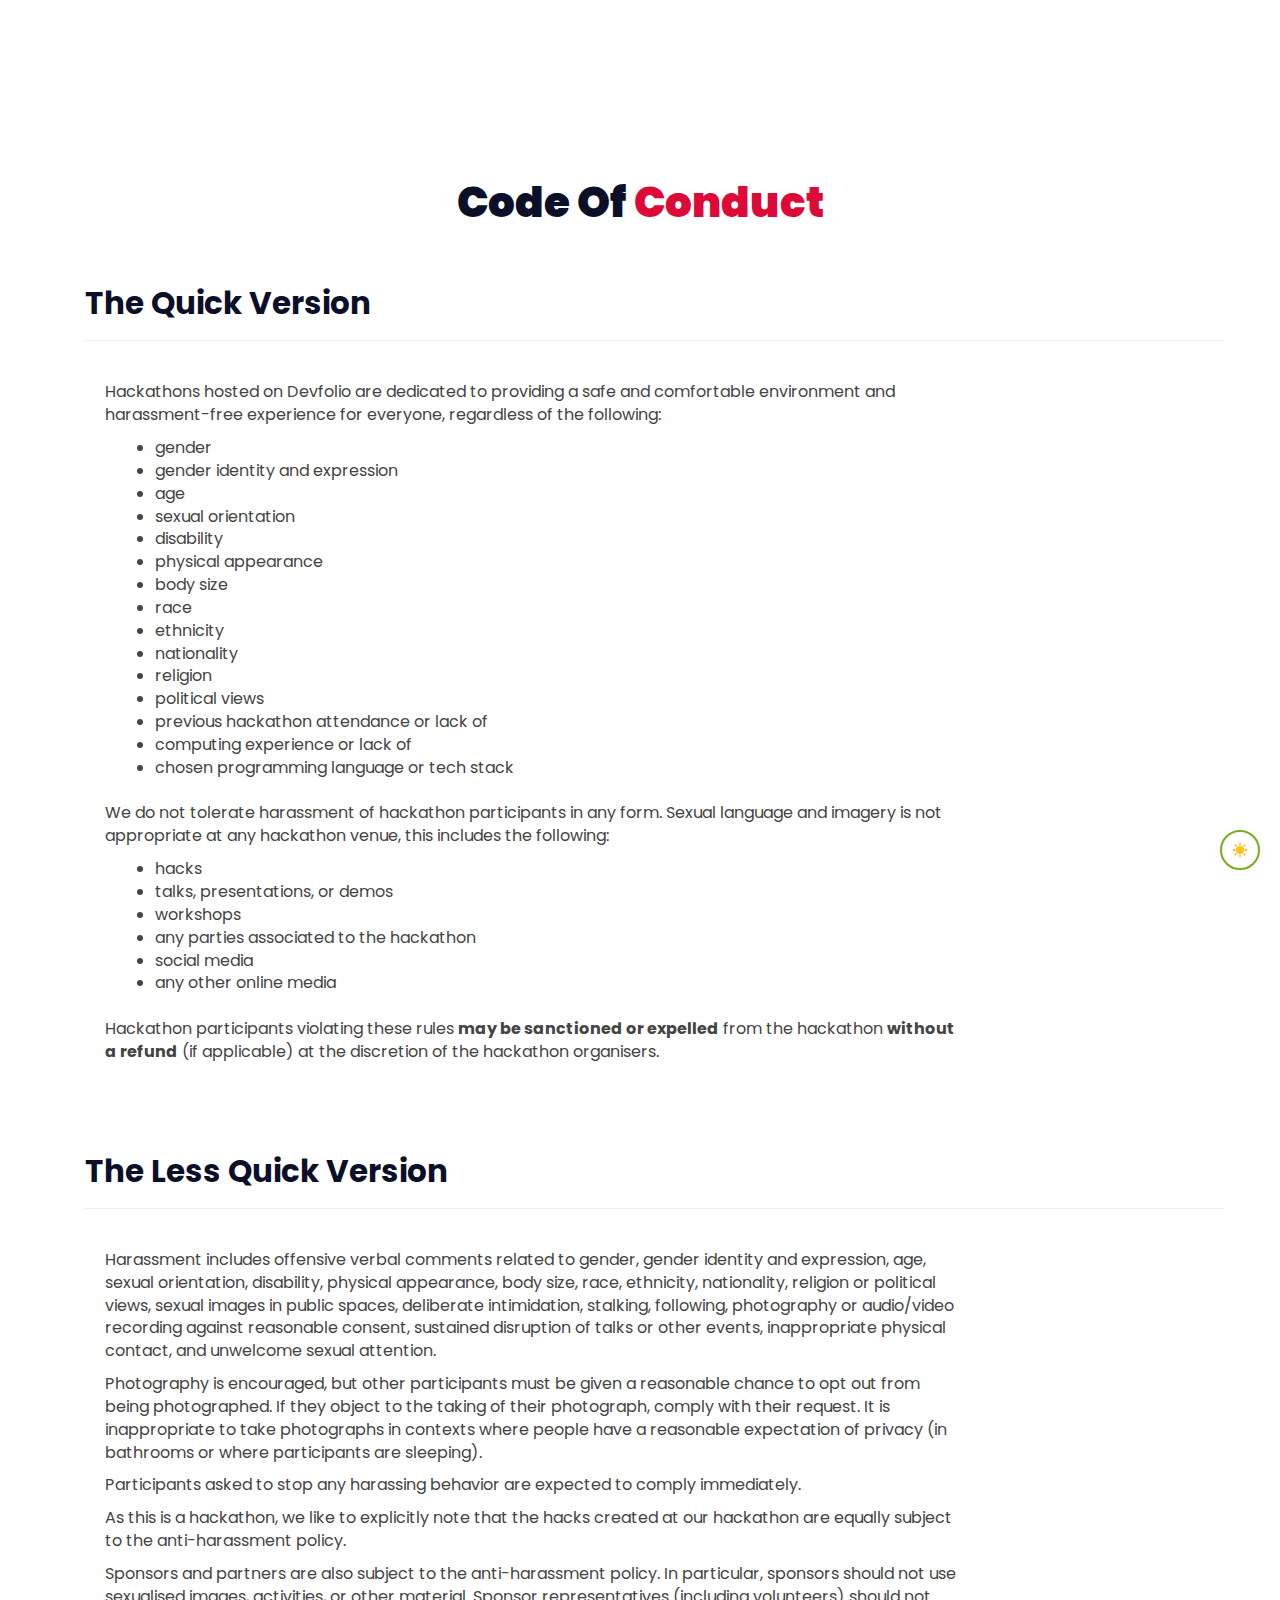
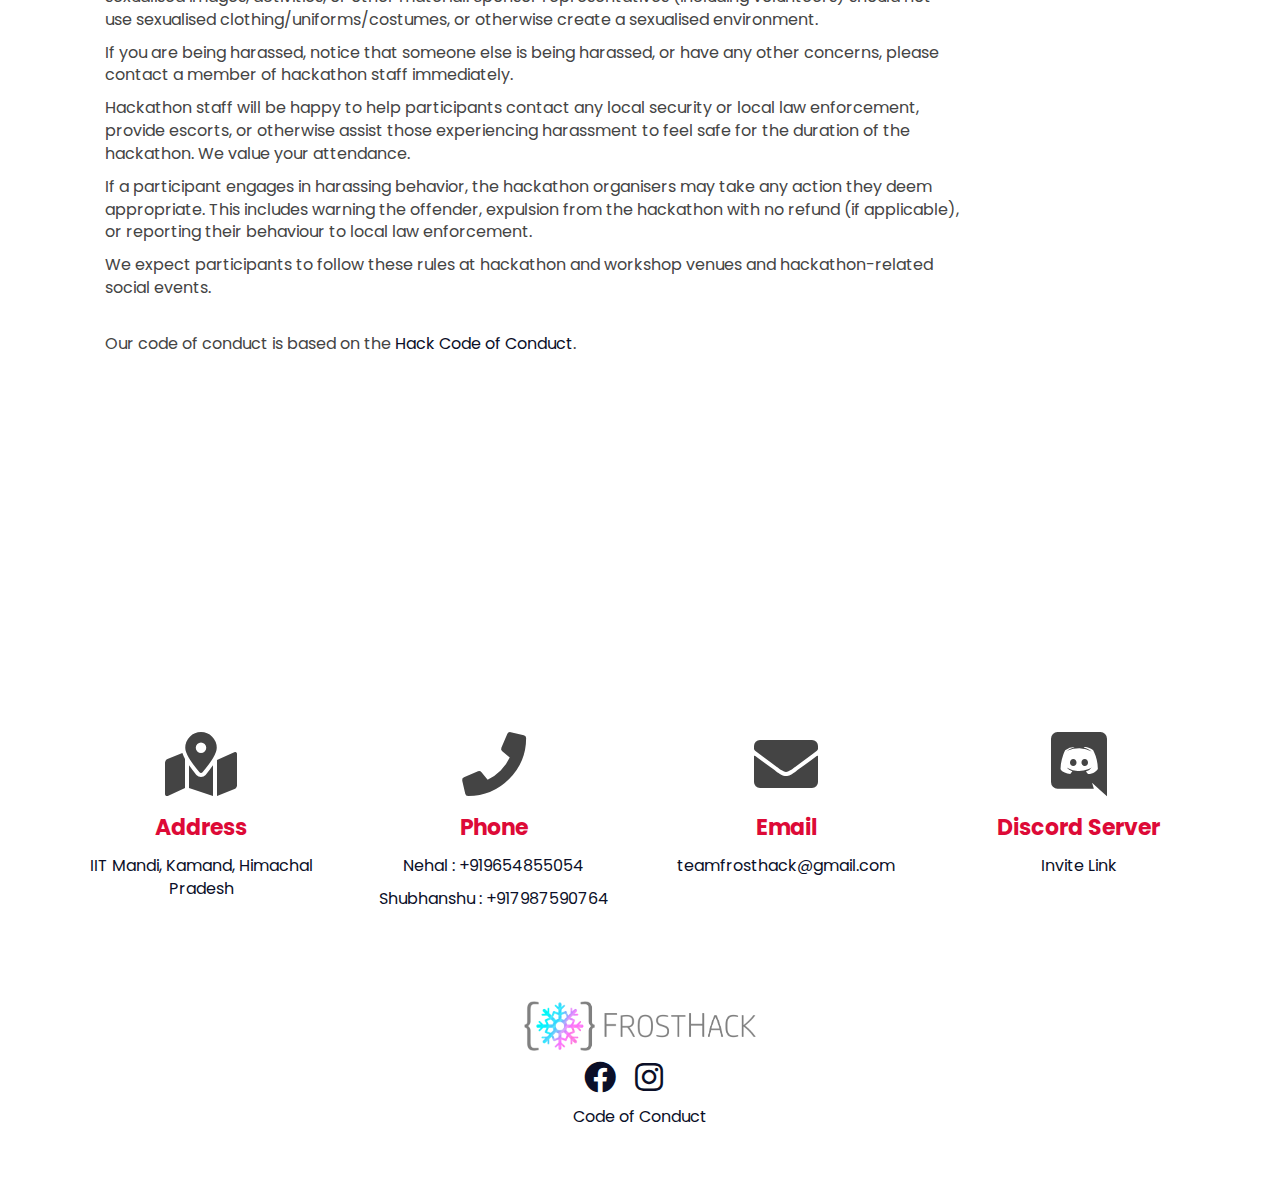
==== commit 1dd1fa73: "Added navbar to all pages" ====
--- a/code.html
+++ b/code.html
@@ -58,23 +58,50 @@
 
 <body>
 
-	<!-- Header -->
+<!-- Header -->
 	<header id="header" class="transparent-navbar navTop">
+		<marquee
+			id="timeline" 
+			class="changecolor"
+			onmouseover="this.stop();" 
+			onmouseout="this.start();">
+		</marquee>
 		<!-- container -->
 		<div class="container">
 			<!-- navbar header -->
 			<div class="navbar-header">
 				<!-- Logo -->
 				<div class="navbar-brand">
-					<a class="logo" href="index.html">
-						<img class="logo-img" src="./img/logos/wide-small.png" alt="logo">
+					<a class="logo" href="#home">
+						<img class="logo-img" src="./img/logos/wide-small-white.png" alt="logo">
 						<img class="logo-alt-img" src="./img/logos/wide-small.png" alt="logo">
 					</a>
 				</div>
 				<!-- /Logo -->
+
+				<!-- Mobile toggle -->
+				<button class="navbar-toggle">
+					<i class="fas fa-bars"></i>
+				</button>
+				<!-- /Mobile toggle -->
 			</div>
 			<!-- /navbar header -->
 
+			<!-- Navigation -->
+			<nav id="nav">
+				<ul class="main-nav nav navbar-nav navbar-right">
+					<!-- <li><a href="#home">Top</a></li> -->
+					<li><a href="/index.html#about">about</a></li>
+					<li><a href="/index.html#schedule">schedule</a></li>
+					<!-- <li><a href="#themes">Themes</a></li> -->
+					<li><a href="/index.html#sponsors">sponsors</a></li>
+					<li><a href="/index.html#faq">faq</a></li>
+					<li><a href="judges.html">Judges</a></li>
+					<li><a href="mentors.html">Mentors</a></li>
+					<li><a href="team.html">team</a></li>
+				</ul>
+			</nav>
+			<!-- /Navigation -->
 		</div>
 		<!-- /container -->
 	</header>
